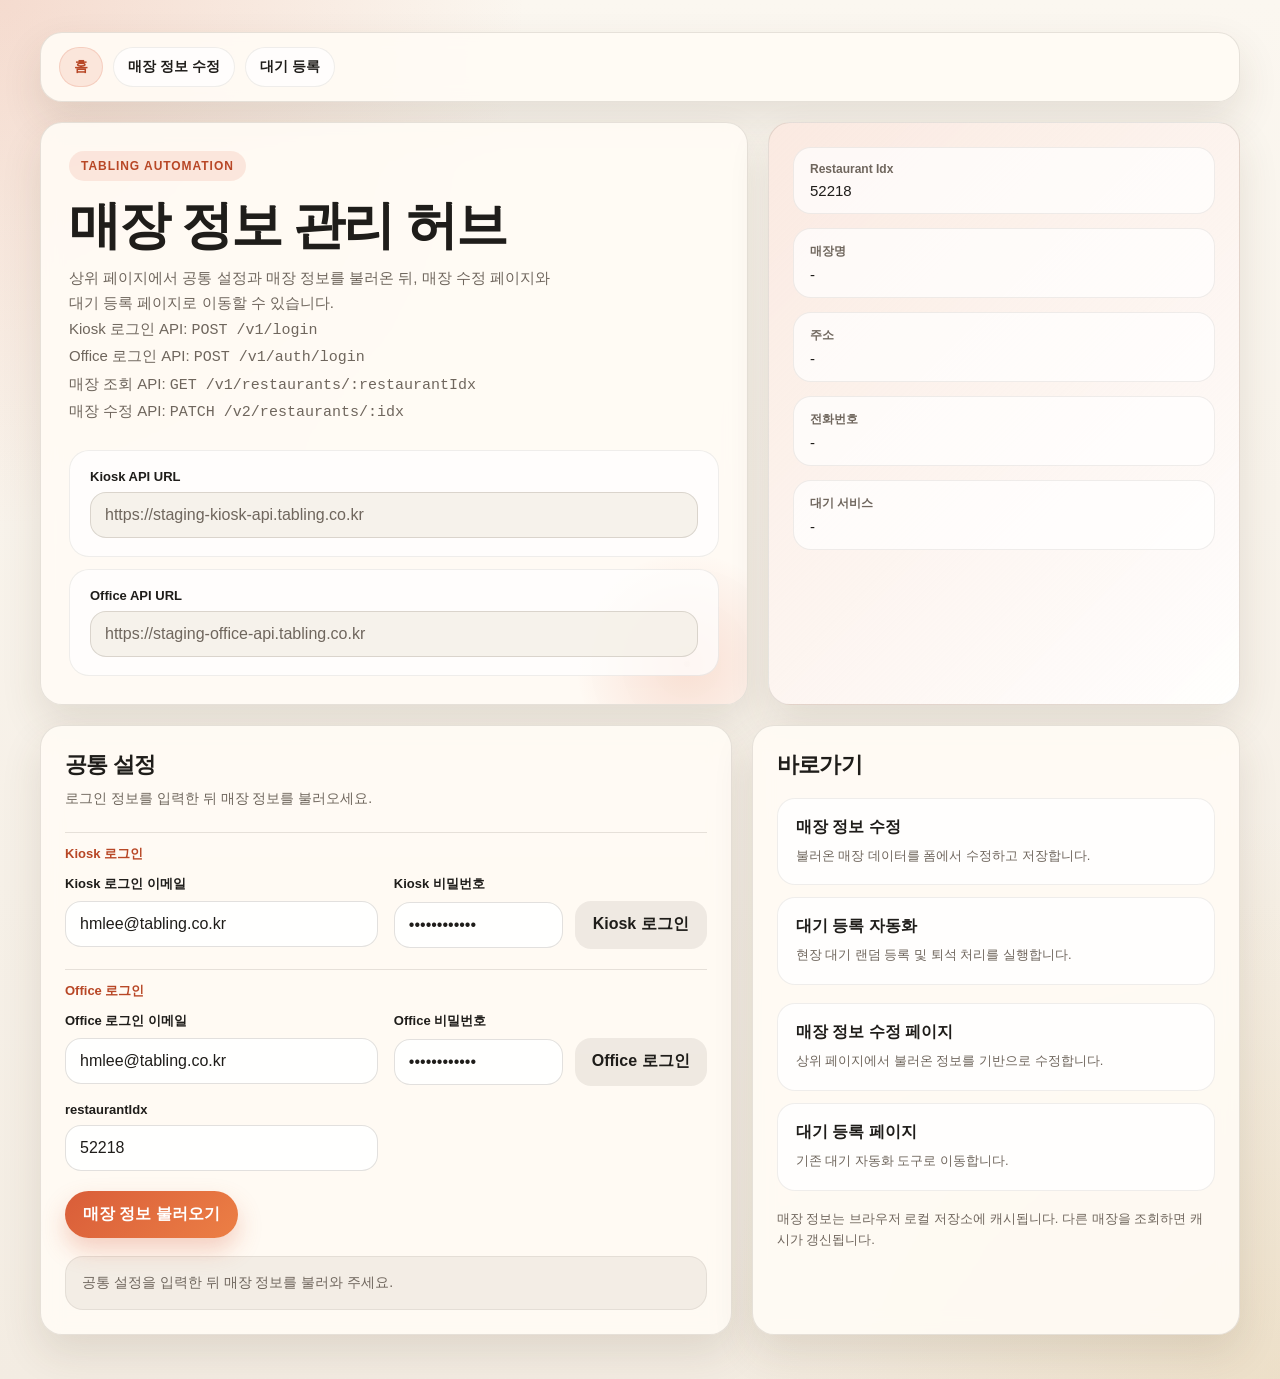
==== index.html @ 150d806f "Add waiting automation workflow" ====
<!doctype html>
<html lang="ko">
<head>
  <meta charset="UTF-8">
  <meta name="viewport" content="width=device-width, initial-scale=1.0">
  <title>Tabling Automation Hub</title>
  <link rel="stylesheet" href="styles.css">
</head>
<body>
  <div class="page">
    <nav class="top-nav card">
      <a class="nav-link is-active" href="index.html">홈</a>
      <a class="nav-link" href="restaurant_edit.html">매장 정보 수정</a>
      <a class="nav-link" href="waiting_automation.html">대기 등록</a>
    </nav>

    <section class="hero">
      <article class="card hero-copy">
        <div class="eyebrow">Tabling Automation</div>
        <h1>매장 정보 관리 허브</h1>
        <p>
          상위 페이지에서 공통 설정과 매장 정보를 불러온 뒤, 매장 수정 페이지와 대기 등록 페이지로 이동할 수 있습니다.
          <br>Kiosk 로그인 API: <code>POST /v1/login</code>
          <br>Office 로그인 API: <code>POST /v1/auth/login</code>
          <br>매장 조회 API: <code>GET /v1/restaurants/:restaurantIdx</code>
          <br>매장 수정 API: <code>PATCH /v2/restaurants/:idx</code>
        </p>
        <div class="endpoint-panel hero-endpoints">
          <div class="endpoint-row">
            <div>
              <label for="kioskApiUrl">Kiosk API URL</label>
              <input id="kioskApiUrl" type="url" value="https://staging-kiosk-api.tabling.co.kr" readonly>
            </div>
          </div>

          <div class="endpoint-row">
            <div>
              <label for="officeApiUrl">Office API URL</label>
              <input id="officeApiUrl" type="url" value="https://staging-office-api.tabling.co.kr" readonly>
            </div>
          </div>
        </div>
      </article>
      <aside class="card hero-meta">
        <div class="meta-item">
          <strong>Restaurant Idx</strong>
          <span id="heroRestaurant">52218</span>
        </div>
        <div class="meta-item">
          <strong>매장명</strong>
          <span id="heroName">-</span>
        </div>
        <div class="meta-item">
          <strong>주소</strong>
          <span id="heroAddress">-</span>
        </div>
        <div class="meta-item">
          <strong>전화번호</strong>
          <span id="heroPhone">-</span>
        </div>
        <div class="meta-item">
          <strong>대기 서비스</strong>
          <span id="heroWaitingScope">-</span>
        </div>
      </aside>
    </section>

    <section class="grid">
      <article class="card config">
        <h2 class="section-title">공통 설정</h2>
        <p class="subtle">로그인 정보를 입력한 뒤 매장 정보를 불러오세요.</p>

        <div class="form-grid">

          <div class="form-divider full">Kiosk 로그인</div>

          <div>
            <label for="kioskEmail">Kiosk 로그인 이메일</label>
            <input id="kioskEmail" type="email" autocomplete="username">
          </div>

          <div class="login-action-field">
            <label for="kioskPassword">Kiosk 비밀번호</label>
            <div class="inline-action-field">
              <input id="kioskPassword" type="password" autocomplete="current-password">
              <button id="kioskLoginBtn" class="secondary compact" type="button">Kiosk 로그인</button>
            </div>
          </div>

          <div class="form-divider full">Office 로그인</div>

          <div>
            <label for="officeEmail">Office 로그인 이메일</label>
            <input id="officeEmail" type="email" autocomplete="username">
          </div>

          <div class="login-action-field">
            <label for="officePassword">Office 비밀번호</label>
            <div class="inline-action-field">
              <input id="officePassword" type="password" autocomplete="current-password">
              <button id="officeLoginBtn" class="secondary compact" type="button">Office 로그인</button>
            </div>
          </div>

          <div>
            <label for="restaurantIdx">restaurantIdx</label>
            <input id="restaurantIdx" type="number" min="1" step="1" value="52218">
          </div>
        </div>

        <div class="controls">
          <button id="loadBtn" class="primary" type="button">매장 정보 불러오기</button>
        </div>

        <div id="status" class="status is-neutral">공통 설정을 입력한 뒤 매장 정보를 불러와 주세요.</div>
      </article>

      <aside class="card results">
        <h2 class="section-title">바로가기</h2>
        <div id="summaryCard" class="tool-links" hidden>
          <a id="editLink" class="tool-card" href="restaurant_edit.html">
            <strong>매장 정보 수정</strong>
            <span>불러온 매장 데이터를 폼에서 수정하고 저장합니다.</span>
          </a>
          <a id="waitingLink" class="tool-card" href="waiting_automation.html">
            <strong>대기 등록 자동화</strong>
            <span>현장 대기 랜덤 등록 및 퇴석 처리를 실행합니다.</span>
          </a>
        </div>

        <div class="tool-links">
          <a class="tool-card" href="restaurant_edit.html">
            <strong>매장 정보 수정 페이지</strong>
            <span>상위 페이지에서 불러온 정보를 기반으로 수정합니다.</span>
          </a>
          <a class="tool-card" href="waiting_automation.html">
            <strong>대기 등록 페이지</strong>
            <span>기존 대기 자동화 도구로 이동합니다.</span>
          </a>
        </div>

        <p class="hint">
          매장 정보는 브라우저 로컬 저장소에 캐시됩니다. 다른 매장을 조회하면 캐시가 갱신됩니다.
        </p>
      </aside>
    </section>
  </div>

  <script src="shared.js"></script>
  <script src="index.js"></script>
</body>
</html>
---- styles.css ----
:root {
  --bg: #f6f0e8;
  --panel: rgba(255, 251, 245, 0.92);
  --panel-strong: #fffdf8;
  --ink: #1f1d1a;
  --muted: #6f665d;
  --line: rgba(54, 42, 31, 0.12);
  --brand: #d95d39;
  --brand-dark: #b84726;
  --green: #1e7d55;
  --red: #b4382b;
  --shadow: 0 18px 40px rgba(76, 54, 34, 0.12);
  --radius: 22px;
}

* {
  box-sizing: border-box;
}

body {
  margin: 0;
  font-family: "Noto Sans KR", "Apple SD Gothic Neo", sans-serif;
  color: var(--ink);
  background:
    radial-gradient(circle at top left, rgba(217, 93, 57, 0.18), transparent 28%),
    radial-gradient(circle at bottom right, rgba(214, 178, 109, 0.22), transparent 30%),
    linear-gradient(180deg, #fbf7f0 0%, #f3ece2 100%);
  min-height: 100vh;
}

.page {
  width: min(1200px, calc(100% - 32px));
  margin: 32px auto 48px;
}

.hero {
  display: grid;
  grid-template-columns: 1.2fr 0.8fr;
  gap: 20px;
  margin-bottom: 20px;
}

.card {
  background: var(--panel);
  border: 1px solid var(--line);
  border-radius: var(--radius);
  box-shadow: var(--shadow);
  backdrop-filter: blur(10px);
}

.hero-copy {
  padding: 28px;
  position: relative;
  overflow: hidden;
}

.hero-copy::after {
  content: "";
  position: absolute;
  inset: auto -50px -70px auto;
  width: 220px;
  height: 220px;
  border-radius: 999px;
  background: radial-gradient(circle, rgba(217, 93, 57, 0.18), transparent 72%);
  pointer-events: none;
}

.eyebrow {
  display: inline-flex;
  align-items: center;
  gap: 8px;
  padding: 8px 12px;
  border-radius: 999px;
  background: rgba(217, 93, 57, 0.12);
  color: var(--brand-dark);
  font-size: 12px;
  font-weight: 700;
  letter-spacing: 0.08em;
  text-transform: uppercase;
}

h1 {
  margin: 18px 0 12px;
  font-size: clamp(32px, 5vw, 52px);
  line-height: 1.03;
  letter-spacing: -0.04em;
}

.hero-copy p {
  margin: 0;
  color: var(--muted);
  font-size: 15px;
  line-height: 1.7;
  max-width: 58ch;
}

.hero-meta {
  padding: 24px;
  display: grid;
  gap: 14px;
  align-content: start;
  background:
    linear-gradient(135deg, rgba(217, 93, 57, 0.12), rgba(255, 255, 255, 0.8)),
    var(--panel-strong);
}

.meta-item {
  padding: 14px 16px;
  border-radius: 18px;
  background: rgba(255, 255, 255, 0.7);
  border: 1px solid rgba(54, 42, 31, 0.08);
}

.meta-item strong,
.meta-item span {
  display: block;
}

.meta-item strong {
  font-size: 12px;
  color: var(--muted);
  margin-bottom: 6px;
}

.meta-item span {
  font-size: 15px;
  word-break: break-all;
}

.grid {
  display: grid;
  grid-template-columns: repeat(12, 1fr);
  gap: 20px;
}

.config {
  grid-column: span 7;
  padding: 24px;
}

.results {
  grid-column: span 5;
  padding: 24px;
}

.section-title {
  margin: 0 0 18px;
  font-size: 22px;
  letter-spacing: -0.03em;
}

.subtle {
  margin: -8px 0 20px;
  color: var(--muted);
  font-size: 14px;
}

.form-grid {
  display: grid;
  grid-template-columns: repeat(2, minmax(0, 1fr));
  gap: 16px;
}

.endpoint-panel {
  display: grid;
  gap: 12px;
  margin-bottom: 28px;
}

.hero-endpoints {
  position: relative;
  z-index: 1;
  width: min(760px, 100%);
  margin: 24px 0 0;
}

.endpoint-row {
  display: grid;
  grid-template-columns: minmax(0, 1fr);
  align-items: end;
  padding: 18px 20px;
  border-radius: 20px;
  background: rgba(255, 255, 255, 0.72);
  border: 1px solid rgba(54, 42, 31, 0.08);
}

.endpoint-row > div {
  min-width: 0;
}

.endpoint-row button {
  width: 100%;
  min-height: 54px;
  border-radius: 16px;
  font-size: 16px;
}

.full {
  grid-column: 1 / -1;
}

.form-divider {
  margin: 4px 0 -4px;
  padding-top: 12px;
  border-top: 1px solid var(--line);
  color: var(--brand-dark);
  font-size: 13px;
  font-weight: 800;
}

label {
  display: block;
  font-size: 13px;
  font-weight: 700;
  margin-bottom: 8px;
}

input,
select,
textarea,
button {
  font: inherit;
}

input,
select,
textarea {
  width: 100%;
  padding: 13px 14px;
  border-radius: 16px;
  border: 1px solid rgba(54, 42, 31, 0.14);
  background: rgba(255, 255, 255, 0.86);
  color: var(--ink);
  transition: border-color 0.16s ease, transform 0.16s ease, box-shadow 0.16s ease;
}

input[readonly],
textarea[readonly] {
  background: rgba(245, 239, 231, 0.82);
  color: var(--muted);
  cursor: default;
}

input:focus,
select:focus,
textarea:focus {
  outline: none;
  border-color: rgba(217, 93, 57, 0.7);
  box-shadow: 0 0 0 4px rgba(217, 93, 57, 0.12);
}

textarea {
  min-height: 170px;
  resize: vertical;
  font-family: ui-monospace, SFMono-Regular, Menlo, monospace;
  font-size: 13px;
  line-height: 1.55;
}

.controls {
  display: flex;
  flex-wrap: wrap;
  gap: 12px;
  margin-top: 20px;
}

button {
  border: 0;
  border-radius: 999px;
  padding: 13px 18px;
  cursor: pointer;
  font-weight: 700;
  transition: transform 0.18s ease, opacity 0.18s ease, box-shadow 0.18s ease;
}

button:hover {
  transform: translateY(-1px);
}

button:disabled {
  opacity: 0.6;
  cursor: wait;
  transform: none;
}

.primary {
  background: linear-gradient(135deg, var(--brand), #ec7f45);
  color: white;
  box-shadow: 0 12px 24px rgba(217, 93, 57, 0.28);
}

.secondary {
  background: rgba(54, 42, 31, 0.08);
  color: var(--ink);
}

.ghost {
  background: rgba(255, 255, 255, 0.92);
  color: var(--ink);
  border: 1px solid rgba(54, 42, 31, 0.12);
}

.compact {
  padding: 13px 16px;
  white-space: nowrap;
}

.inline-action-field {
  display: grid;
  grid-template-columns: minmax(0, 1fr) auto;
  gap: 8px;
  align-items: center;
}

.login-action-field .inline-action-field {
  grid-template-columns: minmax(0, 1fr) 132px;
  gap: 12px;
}

.login-action-field button {
  min-height: 48px;
  border-radius: 16px;
}

.address-search-layer {
  position: fixed;
  inset: 0;
  z-index: 1000;
  display: grid;
  place-items: center;
  padding: 20px;
  background: rgba(31, 29, 26, 0.42);
}

.address-search-layer[hidden] {
  display: none;
}

.address-search-panel {
  width: min(520px, 100%);
  height: min(680px, calc(100vh - 40px));
  display: grid;
  grid-template-rows: auto minmax(0, 1fr);
  overflow: hidden;
  border-radius: 18px;
  background: var(--panel-strong);
  border: 1px solid var(--line);
  box-shadow: 0 24px 60px rgba(31, 29, 26, 0.24);
}

.address-search-head {
  display: flex;
  align-items: center;
  justify-content: space-between;
  gap: 12px;
  padding: 12px 14px;
  border-bottom: 1px solid var(--line);
}

.address-search-frame {
  min-height: 0;
}

.nav-inline-link {
  display: inline-flex;
  align-items: center;
  text-decoration: none;
}

.status {
  margin: 18px 0 0;
  padding: 14px 16px;
  border-radius: 18px;
  background: rgba(30, 125, 85, 0.08);
  color: #16563c;
  font-size: 14px;
  line-height: 1.6;
  border: 1px solid rgba(30, 125, 85, 0.16);
  min-height: 54px;
}

.status.is-error {
  background: rgba(180, 56, 43, 0.08);
  color: #7e2219;
  border-color: rgba(180, 56, 43, 0.16);
}

.status.is-neutral {
  background: rgba(54, 42, 31, 0.06);
  color: var(--muted);
  border-color: rgba(54, 42, 31, 0.08);
}

.stats {
  display: grid;
  grid-template-columns: repeat(2, minmax(0, 1fr));
  gap: 12px;
  margin-bottom: 18px;
}

.stat {
  padding: 16px;
  border-radius: 18px;
  background: rgba(255, 255, 255, 0.78);
  border: 1px solid rgba(54, 42, 31, 0.08);
}

.stat strong,
.stat span {
  display: block;
}

.stat strong {
  color: var(--muted);
  font-size: 12px;
  margin-bottom: 6px;
}

.stat span {
  font-size: 26px;
  font-weight: 800;
  letter-spacing: -0.04em;
}

.token-box,
.otp-box,
.log-box {
  background: #1c1a18;
  color: #f7efe5;
  border-radius: 18px;
  border: 1px solid rgba(255, 255, 255, 0.06);
}

.token-box,
.otp-box {
  padding: 14px 16px;
  min-height: 82px;
  margin-bottom: 16px;
  font-family: ui-monospace, SFMono-Regular, Menlo, monospace;
  font-size: 12px;
  line-height: 1.55;
  word-break: break-all;
  white-space: pre-wrap;
}

.log-box {
  max-height: 560px;
  overflow: auto;
  padding: 8px;
}

.log-item {
  padding: 12px;
  margin: 8px 0;
  border-radius: 14px;
  background: rgba(255, 255, 255, 0.06);
  border: 1px solid rgba(255, 255, 255, 0.06);
}

.log-item.success {
  border-color: rgba(93, 198, 140, 0.32);
}

.log-item.error {
  border-color: rgba(233, 89, 89, 0.28);
}

.log-head {
  display: flex;
  justify-content: space-between;
  gap: 12px;
  margin-bottom: 8px;
  font-size: 12px;
  color: rgba(247, 239, 229, 0.75);
}

.log-title {
  font-size: 14px;
  font-weight: 700;
  color: #fff7ee;
  margin-bottom: 6px;
}

.log-item pre {
  margin: 0;
  white-space: pre-wrap;
  word-break: break-word;
  font-size: 12px;
  line-height: 1.5;
  color: #e9ddd0;
}

.hint {
  margin-top: 16px;
  font-size: 13px;
  color: var(--muted);
  line-height: 1.6;
}

.inline-note {
  font-size: 12px;
  color: var(--muted);
  margin-top: 6px;
}

.top-nav {
  display: flex;
  flex-wrap: wrap;
  gap: 10px;
  padding: 14px 18px;
  margin-bottom: 20px;
}

.nav-link {
  display: inline-flex;
  align-items: center;
  padding: 10px 14px;
  border-radius: 999px;
  text-decoration: none;
  color: var(--ink);
  font-size: 14px;
  font-weight: 700;
  background: rgba(255, 255, 255, 0.72);
  border: 1px solid rgba(54, 42, 31, 0.08);
}

.nav-link.is-active,
.nav-link:hover {
  background: rgba(217, 93, 57, 0.12);
  color: var(--brand-dark);
  border-color: rgba(217, 93, 57, 0.18);
}

.tool-links {
  display: grid;
  gap: 12px;
  margin-bottom: 18px;
}

.tool-card {
  display: block;
  padding: 18px;
  border-radius: 18px;
  text-decoration: none;
  color: inherit;
  background: rgba(255, 255, 255, 0.78);
  border: 1px solid rgba(54, 42, 31, 0.08);
  transition: transform 0.18s ease, box-shadow 0.18s ease;
}

.tool-card:hover {
  transform: translateY(-1px);
  box-shadow: 0 10px 24px rgba(76, 54, 34, 0.08);
}

.tool-card strong,
.tool-card span {
  display: block;
}

.tool-card strong {
  margin-bottom: 8px;
  font-size: 16px;
}

.tool-card span {
  color: var(--muted);
  font-size: 13px;
  line-height: 1.6;
}

.option-tabs {
  display: grid;
  grid-template-columns: repeat(3, minmax(0, 1fr));
  gap: 8px;
  margin-bottom: 14px;
  padding: 6px;
  border-radius: 18px;
  background: rgba(54, 42, 31, 0.06);
  border: 1px solid rgba(54, 42, 31, 0.08);
}

.option-tab {
  border-radius: 14px;
  padding: 12px 10px;
  background: transparent;
  color: var(--muted);
  box-shadow: none;
}

.option-tab.is-active {
  background: rgba(255, 255, 255, 0.9);
  color: var(--ink);
  box-shadow: 0 8px 18px rgba(76, 54, 34, 0.08);
}

.option-tab span,
.option-tab strong {
  display: block;
}

.option-tab span {
  font-size: 13px;
  line-height: 1.2;
}

.option-tab strong {
  margin-top: 6px;
  font-size: 12px;
  color: var(--brand-dark);
}

.option-fields {
  display: grid;
  gap: 12px;
}

.option-empty,
.option-section,
.option-field {
  border-radius: 14px;
  background: rgba(255, 255, 255, 0.72);
  border: 1px solid rgba(54, 42, 31, 0.08);
}

.option-empty {
  padding: 16px;
  color: var(--muted);
  font-size: 14px;
}

.option-section {
  padding: 12px;
}

.option-section summary {
  cursor: pointer;
  color: var(--ink);
  font-weight: 800;
  font-size: 14px;
}

.option-field-grid {
  display: grid;
  grid-template-columns: repeat(2, minmax(0, 1fr));
  gap: 10px;
  margin-top: 12px;
}

.option-field {
  min-width: 0;
  padding: 12px;
}

.option-field label {
  color: var(--muted);
  font-size: 12px;
}

.toggle {
  display: inline-flex;
  width: 48px;
  height: 28px;
  margin: 0;
  cursor: pointer;
}

.toggle input {
  position: absolute;
  opacity: 0;
  pointer-events: none;
}

.toggle-slider {
  position: relative;
  width: 48px;
  height: 28px;
  border-radius: 999px;
  background: rgba(54, 42, 31, 0.16);
  cursor: pointer;
}

.toggle-slider::after {
  content: "";
  position: absolute;
  top: 4px;
  left: 4px;
  width: 20px;
  height: 20px;
  border-radius: 999px;
  background: white;
  box-shadow: 0 2px 6px rgba(54, 42, 31, 0.18);
  transition: transform 0.16s ease;
}

.toggle input:checked + .toggle-slider {
  background: rgba(30, 125, 85, 0.7);
}

.toggle input:checked + .toggle-slider::after {
  transform: translateX(20px);
}

.section-gap {
  margin-top: 28px;
}

.checkbox-row {
  grid-column: 1 / -1;
  display: flex;
  flex-wrap: wrap;
  gap: 18px;
  padding-top: 8px;
}

.checkbox-label {
  display: inline-flex;
  align-items: center;
  gap: 8px;
  font-size: 14px;
  font-weight: 600;
}

.checkbox-label input {
  width: auto;
}

@media (max-width: 980px) {
  .hero,
  .grid {
    grid-template-columns: 1fr;
  }

  .config,
  .results {
    grid-column: auto;
  }
}

@media (max-width: 640px) {
  .page {
    width: min(100% - 18px, 1200px);
    margin: 18px auto 24px;
  }

  .hero-copy,
  .hero-meta,
  .config,
  .results {
    padding: 18px;
  }

  .form-grid,
  .endpoint-row,
  .stats,
  .option-tabs,
  .option-field-grid {
    grid-template-columns: 1fr;
  }

  .endpoint-row button {
    min-height: 48px;
  }

  .login-action-field .inline-action-field {
    grid-template-columns: 1fr;
  }
}
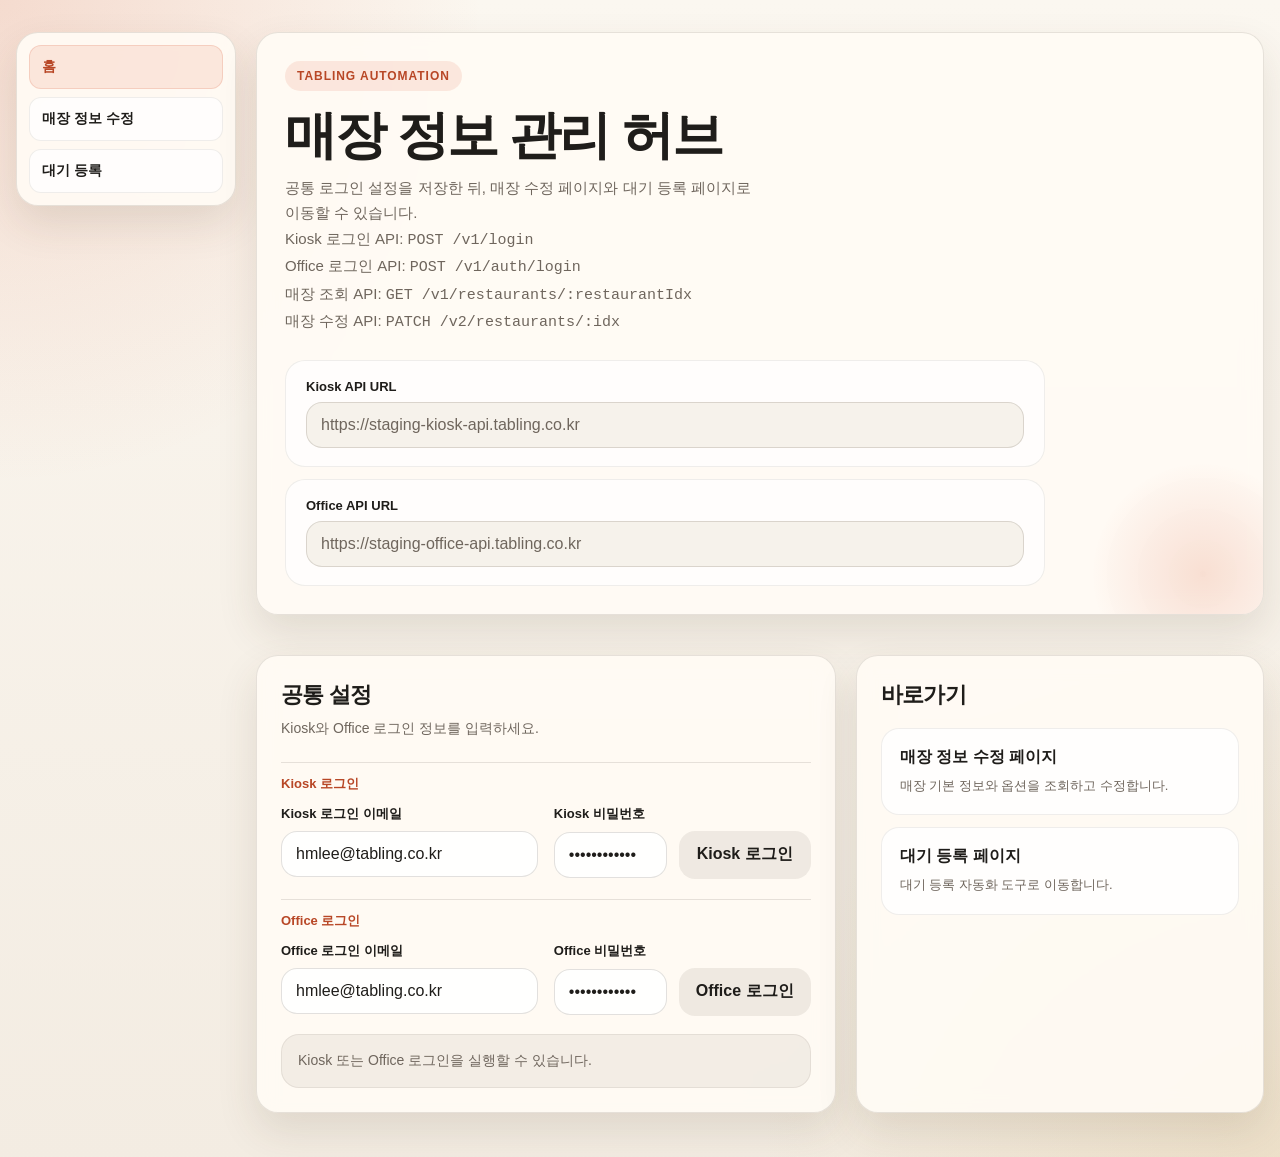
==== commit e8eeb15d: "Simplify hub navigation and remove inline restaurant loading" ====
--- a/index.html
+++ b/index.html
@@ -14,12 +14,12 @@
       <a class="nav-link" href="waiting_automation.html">대기 등록</a>
     </nav>
 
-    <section class="hero">
+    <section class="hero is-single">
       <article class="card hero-copy">
         <div class="eyebrow">Tabling Automation</div>
         <h1>매장 정보 관리 허브</h1>
         <p>
-          상위 페이지에서 공통 설정과 매장 정보를 불러온 뒤, 매장 수정 페이지와 대기 등록 페이지로 이동할 수 있습니다.
+          공통 로그인 설정을 저장한 뒤, 매장 수정 페이지와 대기 등록 페이지로 이동할 수 있습니다.
           <br>Kiosk 로그인 API: <code>POST /v1/login</code>
           <br>Office 로그인 API: <code>POST /v1/auth/login</code>
           <br>매장 조회 API: <code>GET /v1/restaurants/:restaurantIdx</code>
@@ -41,34 +41,12 @@
           </div>
         </div>
       </article>
-      <aside class="card hero-meta">
-        <div class="meta-item">
-          <strong>Restaurant Idx</strong>
-          <span id="heroRestaurant">52218</span>
-        </div>
-        <div class="meta-item">
-          <strong>매장명</strong>
-          <span id="heroName">-</span>
-        </div>
-        <div class="meta-item">
-          <strong>주소</strong>
-          <span id="heroAddress">-</span>
-        </div>
-        <div class="meta-item">
-          <strong>전화번호</strong>
-          <span id="heroPhone">-</span>
-        </div>
-        <div class="meta-item">
-          <strong>대기 서비스</strong>
-          <span id="heroWaitingScope">-</span>
-        </div>
-      </aside>
     </section>
 
     <section class="grid">
       <article class="card config">
         <h2 class="section-title">공통 설정</h2>
-        <p class="subtle">로그인 정보를 입력한 뒤 매장 정보를 불러오세요.</p>
+        <p class="subtle">Kiosk와 Office 로그인 정보를 입력하세요.</p>
 
         <div class="form-grid">
 
@@ -102,46 +80,23 @@
             </div>
           </div>
 
-          <div>
-            <label for="restaurantIdx">restaurantIdx</label>
-            <input id="restaurantIdx" type="number" min="1" step="1" value="52218">
-          </div>
         </div>
 
-        <div class="controls">
-          <button id="loadBtn" class="primary" type="button">매장 정보 불러오기</button>
-        </div>
-
-        <div id="status" class="status is-neutral">공통 설정을 입력한 뒤 매장 정보를 불러와 주세요.</div>
+        <div id="status" class="status is-neutral">Kiosk 또는 Office 로그인을 실행할 수 있습니다.</div>
       </article>
 
       <aside class="card results">
         <h2 class="section-title">바로가기</h2>
-        <div id="summaryCard" class="tool-links" hidden>
-          <a id="editLink" class="tool-card" href="restaurant_edit.html">
-            <strong>매장 정보 수정</strong>
-            <span>불러온 매장 데이터를 폼에서 수정하고 저장합니다.</span>
-          </a>
-          <a id="waitingLink" class="tool-card" href="waiting_automation.html">
-            <strong>대기 등록 자동화</strong>
-            <span>현장 대기 랜덤 등록 및 퇴석 처리를 실행합니다.</span>
-          </a>
-        </div>
-
         <div class="tool-links">
           <a class="tool-card" href="restaurant_edit.html">
             <strong>매장 정보 수정 페이지</strong>
-            <span>상위 페이지에서 불러온 정보를 기반으로 수정합니다.</span>
+            <span>매장 기본 정보와 옵션을 조회하고 수정합니다.</span>
           </a>
           <a class="tool-card" href="waiting_automation.html">
             <strong>대기 등록 페이지</strong>
-            <span>기존 대기 자동화 도구로 이동합니다.</span>
+            <span>대기 등록 자동화 도구로 이동합니다.</span>
           </a>
         </div>
-
-        <p class="hint">
-          매장 정보는 브라우저 로컬 저장소에 캐시됩니다. 다른 매장을 조회하면 캐시가 갱신됩니다.
-        </p>
       </aside>
     </section>
   </div>
--- a/styles.css
+++ b/styles.css
@@ -29,8 +29,12 @@
 }
 
 .page {
-  width: min(1200px, calc(100% - 32px));
+  width: min(1280px, calc(100% - 32px));
   margin: 32px auto 48px;
+  display: grid;
+  grid-template-columns: 220px minmax(0, 1fr);
+  gap: 20px;
+  align-items: start;
 }
 
 .hero {
@@ -38,6 +42,12 @@
   grid-template-columns: 1.2fr 0.8fr;
   gap: 20px;
   margin-bottom: 20px;
+  grid-column: 2;
+  min-width: 0;
+}
+
+.hero.is-single {
+  grid-template-columns: 1fr;
 }
 
 .card {
@@ -131,6 +141,8 @@
   display: grid;
   grid-template-columns: repeat(12, 1fr);
   gap: 20px;
+  grid-column: 2;
+  min-width: 0;
 }
 
 .config {
@@ -504,18 +516,21 @@
 }
 
 .top-nav {
+  display: grid;
+  gap: 8px;
+  padding: 12px;
+  position: sticky;
+  top: 24px;
+  grid-column: 1;
+  grid-row: 1 / span 2;
+}
+
+.nav-link {
   display: flex;
-  flex-wrap: wrap;
-  gap: 10px;
-  padding: 14px 18px;
-  margin-bottom: 20px;
-}
-
-.nav-link {
-  display: inline-flex;
   align-items: center;
-  padding: 10px 14px;
-  border-radius: 999px;
+  min-height: 44px;
+  padding: 10px 12px;
+  border-radius: 12px;
   text-decoration: none;
   color: var(--ink);
   font-size: 14px;
@@ -726,9 +741,21 @@
 }
 
 @media (max-width: 980px) {
+  .page {
+    display: block;
+  }
+
+  .top-nav {
+    position: static;
+    display: flex;
+    flex-wrap: wrap;
+    margin-bottom: 20px;
+  }
+
   .hero,
   .grid {
     grid-template-columns: 1fr;
+    grid-column: auto;
   }
 
   .config,
